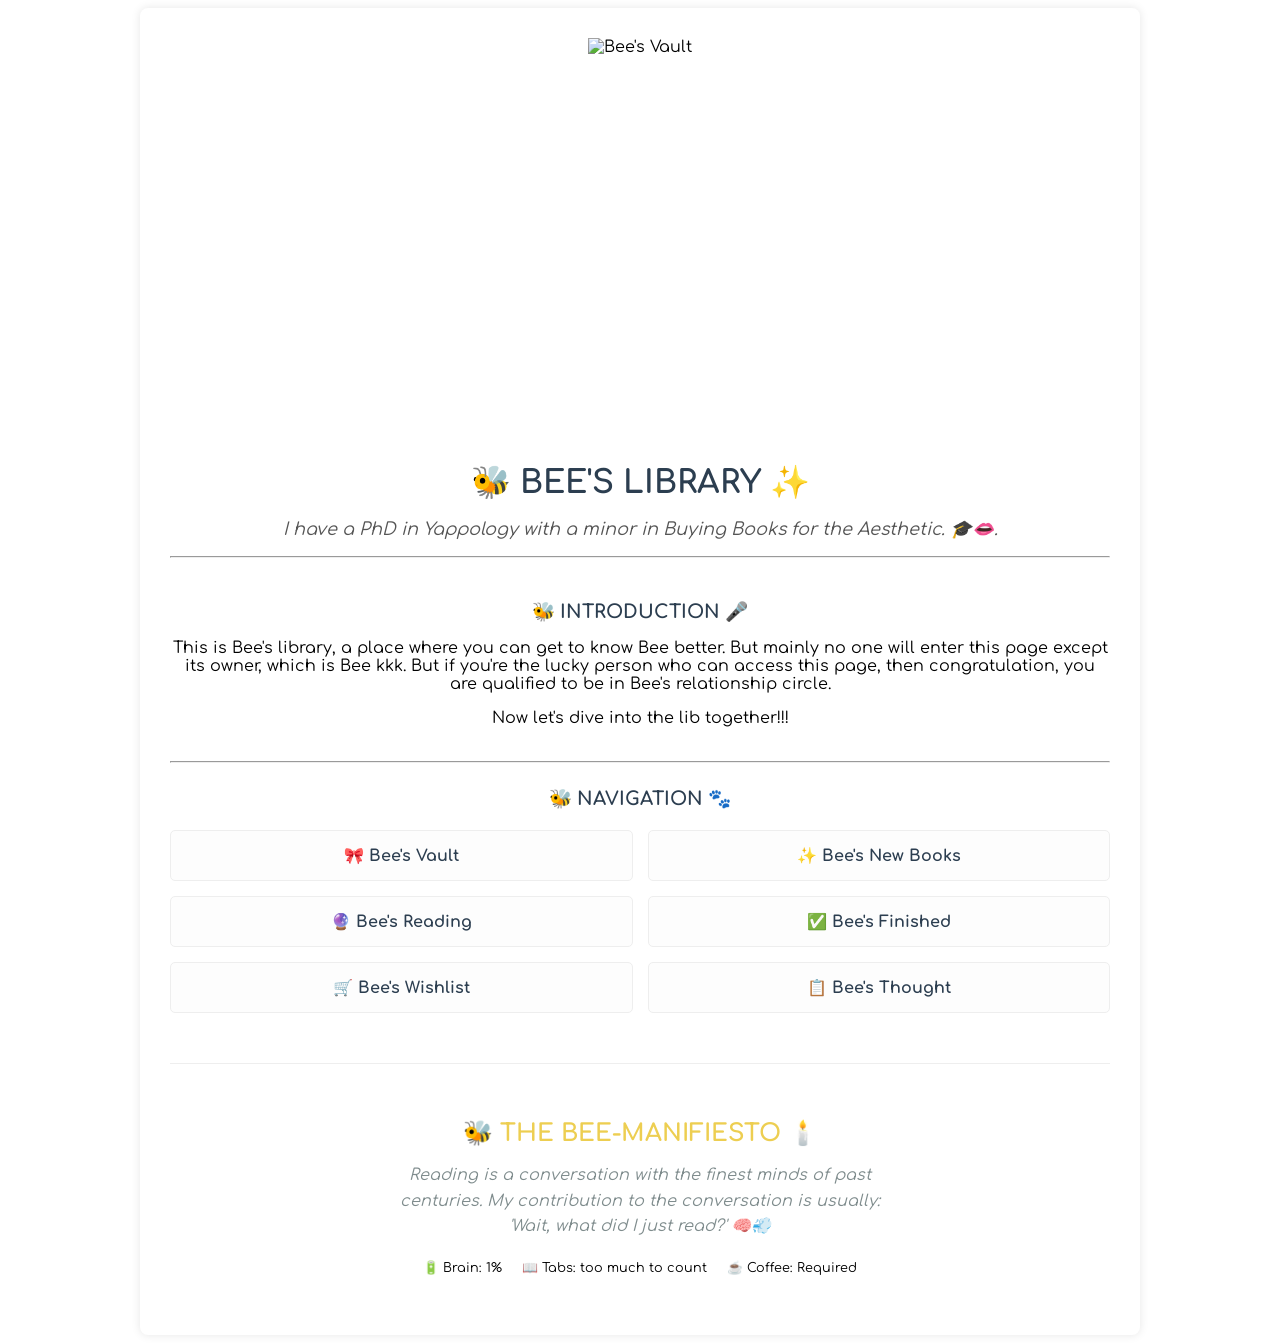
==== index.html @ 82f548a7 "Add files via upload" ====
<!DOCTYPE html>
<html lang="vi">

<head>
    <meta charset="UTF-8">
    <meta name="viewport" content="width=device-width, initial-scale=1.0">
    <title>Bee's Library - Home</title>
    <link rel="stylesheet" href="style.css">
</head>

<body>
    <div class="container">
        <header class="main-banner">
            <img src="https://i.pinimg.com/1200x/a6/21/41/a62141728b1db33588668669ba8610e0.jpg" alt="Bee's Vault"
                class="banner-image">
        </header>

        <header>
            <h1>🐝 BEE'S LIBRARY ✨</h1>
            <p class="quote"><em>I have a PhD in Yappology with a minor in Buying Books for the Aesthetic. 🎓👄.</em></p>
            <hr>
        </header>

        <section class="intro">
            <h3>🐝 INTRODUCTION 🎤</h3>
            <p>This is Bee's library, a place where you can get to know Bee better. But mainly no one will enter this
                page except its owner, which is Bee kkk. But if you're the lucky person who can access this page, then
                congratulation, you are qualified to be in Bee's relationship circle.</p>
            <p>Now let's dive into the lib together!!!</p>
        </section>

        <hr>

        <section class="navigation">
            <h3>🐝 NAVIGATION 🐾</h3>
            <div class="nav-grid">
                <a href="library.html" class="nav-item">🎀 Bee's Vault</a>
                <a href="new-books.html" class="nav-item">✨ Bee's New Books</a>
                <a href="reading.html" class="nav-item">🔮 Bee's Reading</a>
                <a href="finished.html" class="nav-item">✅ Bee's Finished</a>
                <a href="wishlist.html" class="nav-item">🛒 Bee's Wishlist</a>
                <a href="thoughts.html" class="nav-item">📋 Bee's Thought</a>
            </div>
        </section>
        <footer class="final-statement"
            style="margin-top: 50px; padding: 30px; text-align: center; border-top: 1px solid #eee;">

            <div class="oath-box" style="font-family: 'Comfortaa'; max-width: 500px; margin: 0 auto;">
                <h3 style="color: #edce51; font-size: 1.5rem;">🐝 THE BEE-MANIFIESTO 🕯️</h3>
                <p style="font-style: italic; color: #7f8c8d; line-height: 1.6;">
                    Reading is a conversation with the finest minds of past centuries. My contribution to the conversation is usually: 'Wait, what did I just read?' 🧠💨
                </p>

                <div class="brain-status"
                    style="display: flex; justify-content: center; gap: 20px; margin-top: 20px; font-size: 0.8rem;">
                    <span>🔋 Brain: 1%</span>
                    <span>📖 Tabs: too much to count</span>
                    <span>☕ Coffee: Required</span>
                </div>
            </div>

        </footer>
    </div>

</body>

</html>
---- style.css ----
/* 1. Nhúng font và áp dụng toàn trang */
@import url('https://fonts.googleapis.com/css2?family=Comfortaa:wght@300..700&display=swap');

* {
    font-family: 'Comfortaa', cursive;
    box-sizing: border-box;
}

.container {
    max-width: 1000px;
    margin: auto;
    background: white;
    padding: 30px;
    text-align: center;
    border-radius: 8px;
    box-shadow: 0 0 10px rgba(0,0,0,0.1);
}

/* Kệ sách dùng Grid để chia 5 cột đều tăm tắp */
.book-grid {
    display: grid;
    grid-template-columns: repeat(5, 1fr);
    gap: 15px;
    margin-bottom: 40px;
}

.book-item img {
    width: 100%;
    aspect-ratio: 2/3; /* Ép mọi ảnh về tỉ lệ chuẩn của bìa sách */
    object-fit: cover; /* Tự cắt/giãn ảnh cho vừa khung mà không làm méo */
    border-radius: 4px;
    border: 1px solid #ddd;
}

.book-item p {
    font-weight: bold;
    font-size: 0.9em;
    margin-top: 8px;
}

/* Định dạng bảng thống kê */
table {
    width: 100%;
    border-collapse: collapse;
    margin: 20px 0;
}

th, td {
    border: 1px solid #eee;
    padding: 12px;
}

th { background-color: #f9f9f9; }

.category-title { color: #2c3e50; border-bottom: 2px solid #eee; padding-bottom: 10px; }
.subcategory-title { font-style: italic; color: #7f8c8d; margin: 20px 0; }

/* Style riêng cho trang chủ */
.home-page .banner img {
    width: 100%;
    max-height: 400px;
    object-fit: cover;
    border-radius: 8px;
    margin-bottom: 20px;
}

.quote {
    color: #555;
    font-size: 1.1em;
}

.intro {
    text-align: center;
    padding: 10px 0;
}

/* Biến bảng điều hướng thành các nút bấm đẹp */
.nav-grid {
    display: grid;
    grid-template-columns: 1fr 1fr; /* Chia 2 cột như trong Rentry của Bee */
    gap: 15px;
    margin-top: 20px;
}

.nav-item {
    display: block;
    padding: 15px;
    background-color: #fdfdfd;
    border: 1px solid #eee;
    border-radius: 5px;
    text-decoration: none;
    color: #2c3e50;
    font-weight: bold;
    transition: 0.3s;
}

.nav-item:hover {
    background-color: #f0f0f0;
    border-color: #ccc;
    transform: translateY(-2px); /* Hiệu ứng nhấn nút */
}
/* Trang trí nút chuyển Tab */
.tab-buttons {
    display: flex;
    justify-content: center;
    gap: 15px;
    margin: 30px 0;
}

.tab-btn {
    padding: 12px 30px;
    border: 2px solid #2c3e50;
    background: transparent;
    color: #2c3e50;
    cursor: pointer;
    border-radius: 30px;
    font-weight: bold;
    font-size: 1rem;
    transition: all 0.3s ease;
}

.tab-btn.active {
    background: #2c3e50;
    color: white;
}

/* Hiệu ứng ẩn hiện */
.tab-content {
    display: none;
}

.tab-content.active {
    display: block;
    animation: fadeIn 0.4s ease;
}

@keyframes fadeIn {
    from { opacity: 0; transform: translateY(10px); }
    to { opacity: 1; transform: translateY(0); }
}

/* --- CANH CHỈNH HÌNH BÌA (ĐÃ ĐỒNG BỘ SIZE) --- */

.main-banner {
    width: 100%;             
    max-width: 1200px;       
    height: 400px;           /* <--- SỬA DÒNG NÀY: Cố định chiều cao 400px cho tất cả các trang */
    margin: 0 auto;         
    overflow: hidden;        
    position: relative;
    margin-bottom: 20px;
    border-radius: 15px;     /* Thêm dòng này cho bo góc xinh xẻo nè */
}

.banner-image {
    width: 100%;             
    height: 100%;            /* <--- ĐẢM BẢO DÒNG NÀY LÀ 100% để nó lấp đầy cái 300px ở trên */
    object-fit: cover;       /* <--- SỬA THÀNH 'cover': Để hình luôn đầy khung, không bị khoảng trắng 2 bên */
    object-position: center; /* Giữ cho mặt con mèo luôn ở giữa */
}

/* Tìm và thay thế đoạn tiêu đề bằng đoạn này */
h1, h2, h3, h4 {
    font-weight: 700;    /* Độ đậm nhất của Comfortaa */
    text-align: center;
    margin-top: 25px;
    margin-bottom: 15px;
    color: #2c3e50;      /* Màu xanh đen cho sắc nét */
}

/* In đậm thêm cho các tiêu đề trong bảng (Thống kê) */
th, strong {
    font-weight: 700;
}

h1 {
    font-size: 32px; /* Chỉnh to ra cho oai nè */
    text-transform: uppercase; /* Viết hoa toàn bộ cho chất */
}
/* Canh chỉnh lưới sách */
.book-grid {
    display: grid;
    grid-template-columns: repeat(auto-fill, minmax(150px, 1fr));
    gap: 20px;
    padding: 20px 0;
}

.book-item {
    text-align: center;
    background: #f9f9f9;
    padding: 10px;
    border-radius: 10px;
    transition: transform 0.3s;
}

.book-item:hover {
    transform: translateY(-5px); /* Hiệu ứng bay lên khi di chuột vào */
}

.book-item img {
    width: 100%;
    border-radius: 5px;
    margin-bottom: 10px;
}

.book-title {
    font-weight: 700;
    font-size: 0.9rem;
    margin-bottom: 5px;
}

.book-author {
    font-size: 0.8rem;
    color: #666;
}
/* --- STYLE CHO TRANG READING --- */

.current-card {
    display: flex;
    gap: 30px;
    background: #fffaf0; /* Màu hơi kem cho dịu mắt */
    padding: 30px;
    border-radius: 20px;
    border: 2px dashed #e67e22;
    margin-top: 20px;
}

.book-cover-large {
    width: 180px;
    border-radius: 10px;
    box-shadow: 5px 5px 15px rgba(0,0,0,0.2);
}

.status-badge {
    background: #e67e22;
    color: white;
    padding: 5px 12px;
    border-radius: 20px;
    font-size: 0.7rem;
    font-weight: bold;
    text-transform: uppercase;
}

.progress-bar {
    width: 100%;
    height: 12px;
    background: #eee;
    border-radius: 10px;
    margin-top: 10px;
}

.progress-fill {
    height: 100%;
    background: linear-gradient(to right, #f39c12, #e67e22);
    border-radius: 10px;
}

/* Cho nó responsive xíu trên điện thoại */
@media (max-width: 600px) {
    .current-card {
        flex-direction: column;
        align-items: center;
        text-align: center;
    }
}
/* BEE'S PROGRESS NOTES:
   - Progress: 10% — Just here for the aesthetics 💅
   - Progress: 50% — Halfway to becoming an intellectual 🧐 
   - Progress: 99% — Avoidance level: Expert 🏃‍♂️ 
   - Progress: 0% — I just like the cover, okay? 🙄 
*/
/* Tag cho sách đang đọc:
- STILL FIGHTING FOR MY LIFE ⚔️ 
- SURVIVING THROUGH THE CHAPTERS 🚑 
- READING UNTIL MY BRAIN SHORT-CIRCUITS 🔌 
- LITERALLY IN ANOTHER UNIVERSE 🌌 
- PRETENDING TO BE AN INTELLECTUAL 🧐 
- READING FOR THE AESTHETIC 💅 
- MY LAST 2 BRAIN CELLS ARE STRUGGLING 🧠 
- EYES ON BOOK, MIND ON FOOD 🍟 
- LONG DISTANCE RELATIONSHIP ✈️ 
- ON A BREAK (LIKE ROSS & RACHEL) 💔 
- GHOSTED BY THE PLOT 👻 
- IT'S NOT YOU, IT'S MY ATTENTION SPAN 🙄 
*/
/*Tag cho mấy sách đã đọc xong:
- MIRACLE HAPPENED 🕯️ 
- I ACTUALLY FINISHED IT 😱 
- SURVIVED TILL THE END 🏁 
- BRAIN UPGRADE: 100% ✅
- CERTIFIED INTELLECTUAL 💅 
- I READ, I FORGOT 🧠💨 
- BOOK 1 - BRAIN 0 🏳️ 
- GOODBYE OLD FRIEND 🥀 
- SLAYED THE PLOT 💅⚔️ 
*/
/* GIAO DIỆN TRANG THOUGHTS */
.thoughts-container {
    max-width: 600px; /* Độ rộng vừa phải cho dễ đọc */
    margin: 0 auto;
}

.review-card {
    background: #ffffff;
    border-radius: 25px; /* Bo góc cực mạnh như Bee muốn */
    border: 1px solid #f0f0f0;
    margin-bottom: 25px;
    padding: 20px;
    box-shadow: 0 10px 30px rgba(0,0,0,0.05);
    transition: all 0.3s ease;
    overflow: hidden;
}

.review-summary {
    list-style: none; /* Ẩn dấu mũi tên mặc định */
    outline: none;
}

.summary-header {
    display: flex;
    gap: 20px;
    align-items: flex-start;
}

.thought-cover {
    width: 90px; /* Ảnh bìa nằm góc trên bên trái */
    height: 130px;
    object-fit: cover;
    border-radius: 12px;
    box-shadow: 2px 5px 15px rgba(0,0,0,0.1);
}

.book-meta h3 {
    margin: 8px 0 2px 0;
    font-size: 1.3rem;
    color: #2c3e50;
}

.author-name {
    font-size: 0.9rem;
    color: #7f8c8d;
    margin-bottom: 10px;
}

/* Hiệu ứng khi mở Review */
.review-card[open] {
    border: 1px solid #ffde59; /* Đổi màu viền khi mở ra */
}

.thought-text {
    font-size: 0.95rem;
    line-height: 1.7;
    color: #444;
    padding: 10px;
    background: #fffcf2; /* Màu nền giấy nhẹ nhàng */
    border-radius: 15px;
    white-space: pre-line; /* Để Bee xuống dòng trong code nó cũng hiện ra web */
}
/* Khung bọc ngoài của mỗi cuốn sách */
.current-card {
    display: flex;
    align-items: center;
    padding: 15px;
    border-radius: 12px;
    background-color: #ffffff;
    margin-bottom: 20px;
    border: 2px solid #2ecc71; /* Màu xanh của Bee */
}

/* Định dạng ảnh bìa */
.book-cover-large {
    width: 160px;
    height: auto;
    border-radius: 12px;
    object-fit: cover;
}

/* Phần chứa chữ bên phải */
.book-details {
    margin-left: 20px;
    text-align: left; /* Để nó đồng bộ với các cuốn dưới */
}

/* Cái tag xanh "Miracle Happened" */
.status-badge {
    background-color: #2ecc71;
    color: white;
    padding: 4px 12px;
    border-radius: 20px;
    font-size: 14px;
    font-weight: bold;
    display: inline-block;
    margin-bottom: 8px;
}

/* Tiêu đề sách */
.book-details {
    flex: 1; /* Để nó chiếm hết phần trống bên phải */
    padding-left: 20px;
    text-align: left !important; /* Thêm !important để ép nó phải nghe lời, căn lề trái */
    display: flex;
    flex-direction: column;
    justify-content: center; /* Giúp chữ nằm giữa theo chiều dọc của cái ảnh */
    align-items: flex-start; /* Ép mọi thứ bên trong (tag, h2, p) phải bám lề trái */
}

/* Dòng Vibe Check */
.rating-container p {
    margin: 0;
    font-size: 16px;
    color: #555;
}
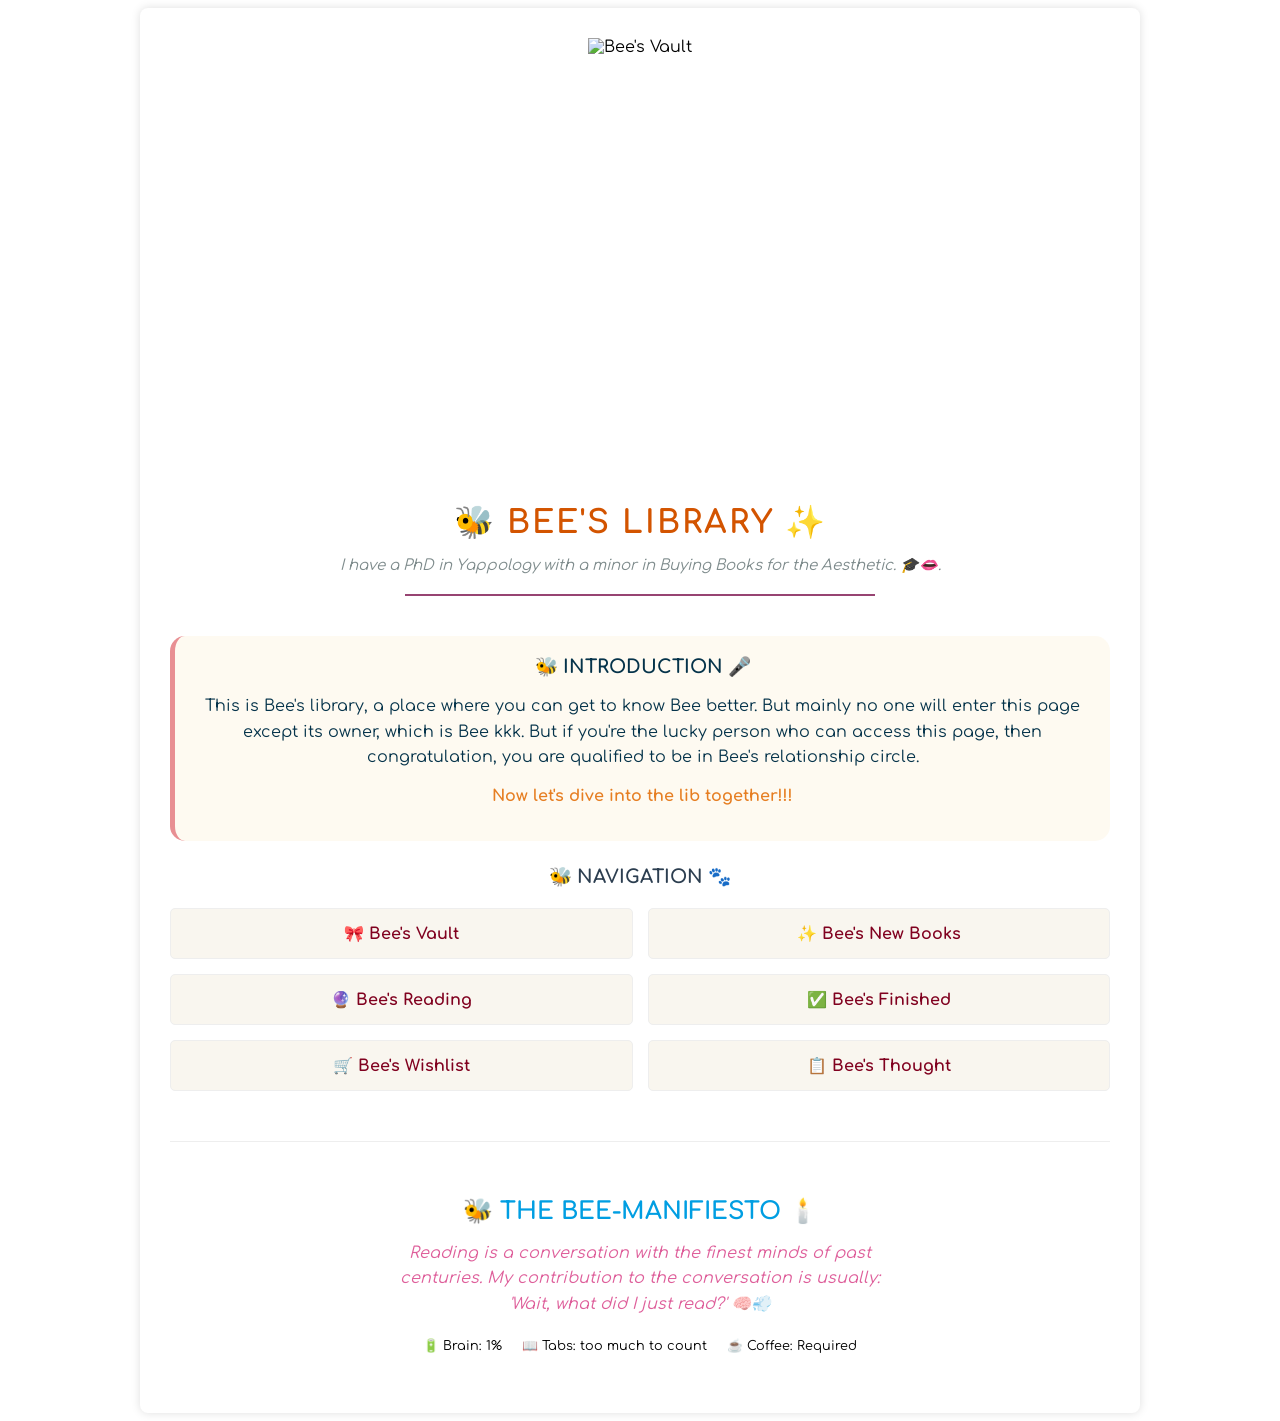
==== commit 79fb13b1: "Add files via upload" ====
--- a/index.html
+++ b/index.html
@@ -15,21 +15,27 @@
                 class="banner-image">
         </header>
 
-        <header>
-            <h1>🐝 BEE'S LIBRARY ✨</h1>
-            <p class="quote"><em>I have a PhD in Yappology with a minor in Buying Books for the Aesthetic. 🎓👄.</em></p>
-            <hr>
+        <header style="text-align: center; padding: 20px 0;">
+            <h1 style="color: #d35400; letter-spacing: 2px; font-family: 'Comfortaa', serif;">🐝 BEE'S LIBRARY ✨</h1>
+
+            <p class="quote" style="color: #7f8c8d; font-style: italic; font-size: 15px;">
+                I have a PhD in Yappology with a minor in Buying Books for the Aesthetic. 🎓👄.
+            </p>
+
+            <hr style="border: 0; border-top: 2px solid #974472; width: 50%; margin: 20px auto;">
         </header>
 
-        <section class="intro">
-            <h3>🐝 INTRODUCTION 🎤</h3>
-            <p>This is Bee's library, a place where you can get to know Bee better. But mainly no one will enter this
+        <section class="intro"
+            style="background-color: #fef9efd6; padding: 20px; border-radius: 15px; border-left: 5px solid #e88f93;">
+            <h3 style="color: #05334a; margin-top: 0;">🐝 INTRODUCTION 🎤</h3>
+
+            <p style="color: #05334a; line-height: 1.6;">This is Bee's library, a place where you can get to know Bee
+                better. But mainly no one will enter this
                 page except its owner, which is Bee kkk. But if you're the lucky person who can access this page, then
                 congratulation, you are qualified to be in Bee's relationship circle.</p>
-            <p>Now let's dive into the lib together!!!</p>
+
+            <p style="color: #e67e22; font-weight: bold;">Now let's dive into the lib together!!!</p>
         </section>
-
-        <hr>
 
         <section class="navigation">
             <h3>🐝 NAVIGATION 🐾</h3>
@@ -46,9 +52,10 @@
             style="margin-top: 50px; padding: 30px; text-align: center; border-top: 1px solid #eee;">
 
             <div class="oath-box" style="font-family: 'Comfortaa'; max-width: 500px; margin: 0 auto;">
-                <h3 style="color: #edce51; font-size: 1.5rem;">🐝 THE BEE-MANIFIESTO 🕯️</h3>
-                <p style="font-style: italic; color: #7f8c8d; line-height: 1.6;">
-                    Reading is a conversation with the finest minds of past centuries. My contribution to the conversation is usually: 'Wait, what did I just read?' 🧠💨
+                <h3 style="color: #009ee2; font-size: 1.5rem;">🐝 THE BEE-MANIFIESTO 🕯️</h3>
+                <p style="font-style: italic; color: #cf156caf; line-height: 1.6;">
+                    Reading is a conversation with the finest minds of past centuries. My contribution to the
+                    conversation is usually: 'Wait, what did I just read?' 🧠💨
                 </p>
 
                 <div class="brain-status"
--- a/style.css
+++ b/style.css
@@ -13,7 +13,7 @@
     padding: 30px;
     text-align: center;
     border-radius: 8px;
-    box-shadow: 0 0 10px rgba(0,0,0,0.1);
+    box-shadow: 0 0 10px rgba(0, 0, 0, 0.129);
 }
 
 /* Kệ sách dùng Grid để chia 5 cột đều tăm tắp */
@@ -29,7 +29,7 @@
     aspect-ratio: 2/3; /* Ép mọi ảnh về tỉ lệ chuẩn của bìa sách */
     object-fit: cover; /* Tự cắt/giãn ảnh cho vừa khung mà không làm méo */
     border-radius: 4px;
-    border: 1px solid #ddd;
+    border: 1px solid #f5f1e6;
 }
 
 .book-item p {
@@ -46,14 +46,14 @@
 }
 
 th, td {
-    border: 1px solid #eee;
+    border: 1px solid #f6e3e582;
     padding: 12px;
 }
 
-th { background-color: #f9f9f9; }
-
-.category-title { color: #2c3e50; border-bottom: 2px solid #eee; padding-bottom: 10px; }
-.subcategory-title { font-style: italic; color: #7f8c8d; margin: 20px 0; }
+th { background-color: #f6e3e582; }
+
+.category-title { color: #fedde8; border-bottom: 2px solid #974472; padding-bottom: 10px; }
+.subcategory-title { font-style: italic; font-weight: bold; color: #bb528a; margin: 20px 0; }
 
 /* Style riêng cho trang chủ */
 .home-page .banner img {
@@ -85,11 +85,11 @@
 .nav-item {
     display: block;
     padding: 15px;
-    background-color: #fdfdfd;
+    background-color: #f5f1e69d;
     border: 1px solid #eee;
     border-radius: 5px;
     text-decoration: none;
-    color: #2c3e50;
+    color: #80011f;
     font-weight: bold;
     transition: 0.3s;
 }
@@ -109,9 +109,9 @@
 
 .tab-btn {
     padding: 12px 30px;
-    border: 2px solid #2c3e50;
+    border: 2px solid #bb528a;
     background: transparent;
-    color: #2c3e50;
+    color: #bb528a;
     cursor: pointer;
     border-radius: 30px;
     font-weight: bold;
@@ -120,8 +120,8 @@
 }
 
 .tab-btn.active {
-    background: #2c3e50;
-    color: white;
+    background: #bb528a;
+    color: #f6e3e5;
 }
 
 /* Hiệu ứng ẩn hiện */
@@ -409,4 +409,21 @@
     margin: 0;
     font-size: 16px;
     color: #555;
+}
+.navigation-top {
+    display: block;
+    margin-top: 10px;
+    margin-bottom: 25px; /* Tạo khoảng cách với phần nội dung bên dưới */
+}
+
+.navigation-top a {
+    color: #27ae60;
+    font-size: 13px;
+    letter-spacing: 1px; /* Cho chữ thưa ra một chút nhìn cho nghệ */
+    transition: 0.3s;
+}
+
+.navigation-top a:hover {
+    color: #2ecc71;
+    text-decoration: underline;
 }
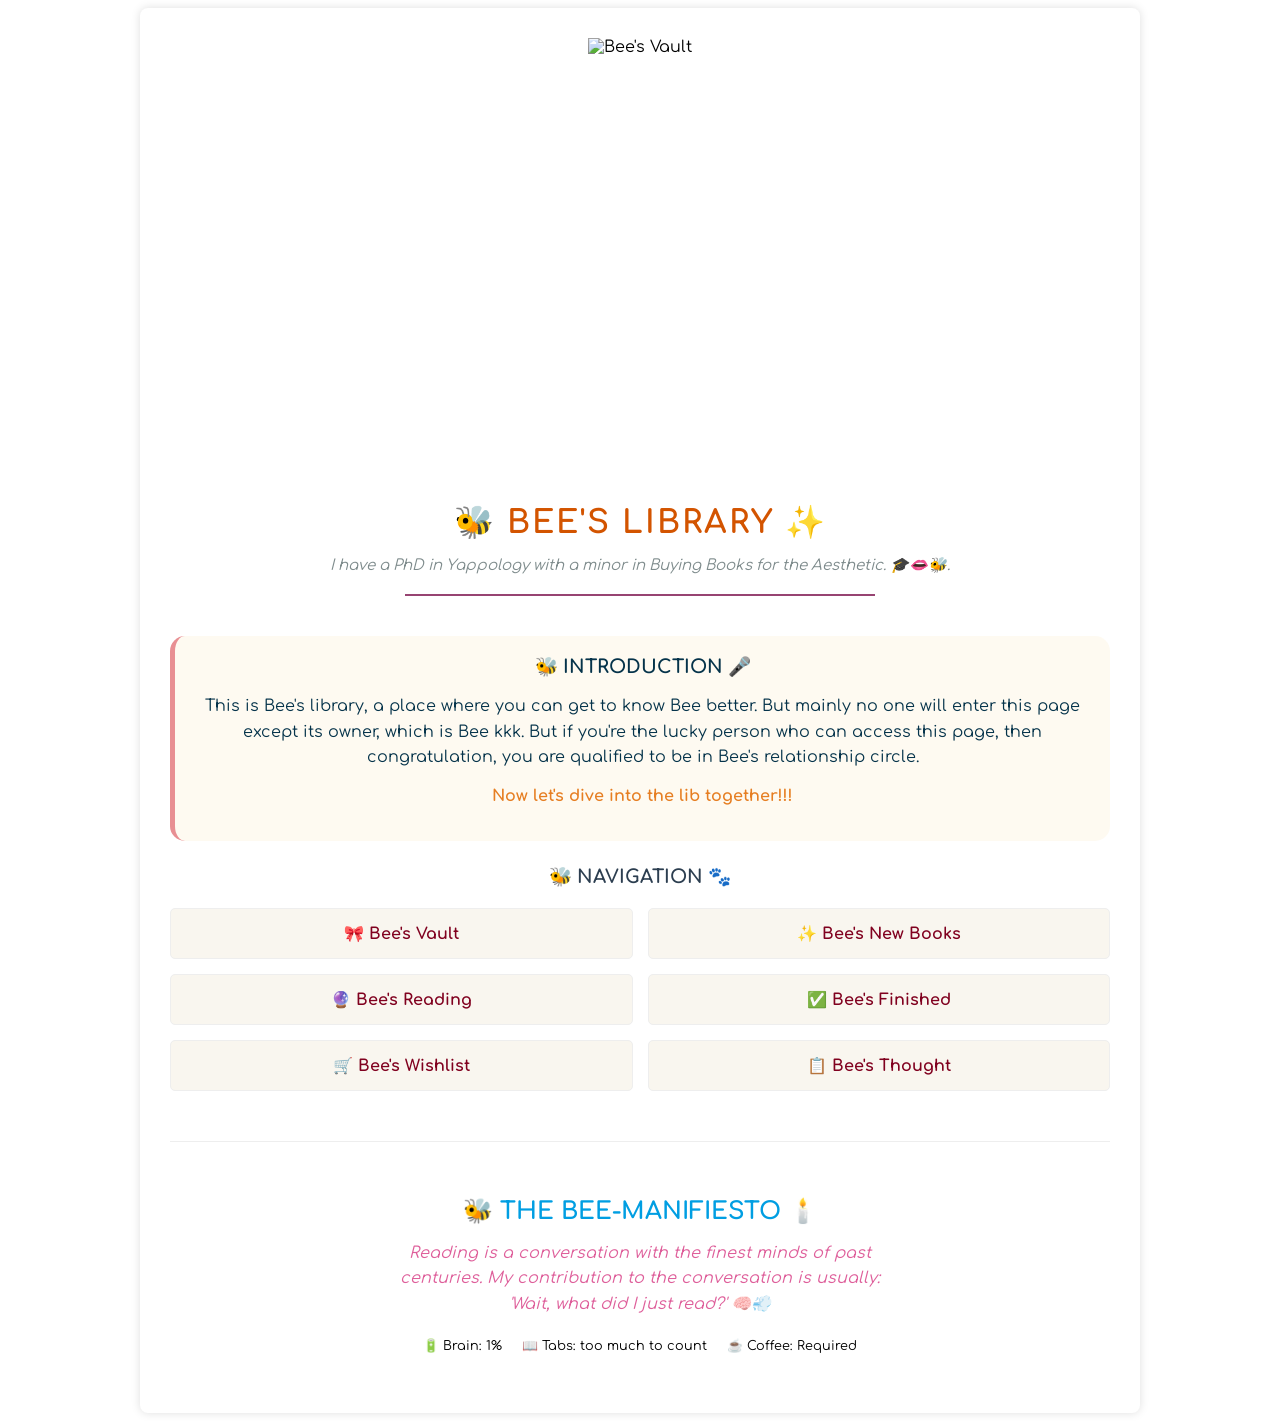
==== commit 8aa8fa94: "test sync" ====
--- a/index.html
+++ b/index.html
@@ -19,7 +19,7 @@
             <h1 style="color: #d35400; letter-spacing: 2px; font-family: 'Comfortaa', serif;">🐝 BEE'S LIBRARY ✨</h1>
 
             <p class="quote" style="color: #7f8c8d; font-style: italic; font-size: 15px;">
-                I have a PhD in Yappology with a minor in Buying Books for the Aesthetic. 🎓👄.
+                I have a PhD in Yappology with a minor in Buying Books for the Aesthetic. 🎓👄🐝.
             </p>
 
             <hr style="border: 0; border-top: 2px solid #974472; width: 50%; margin: 20px auto;">
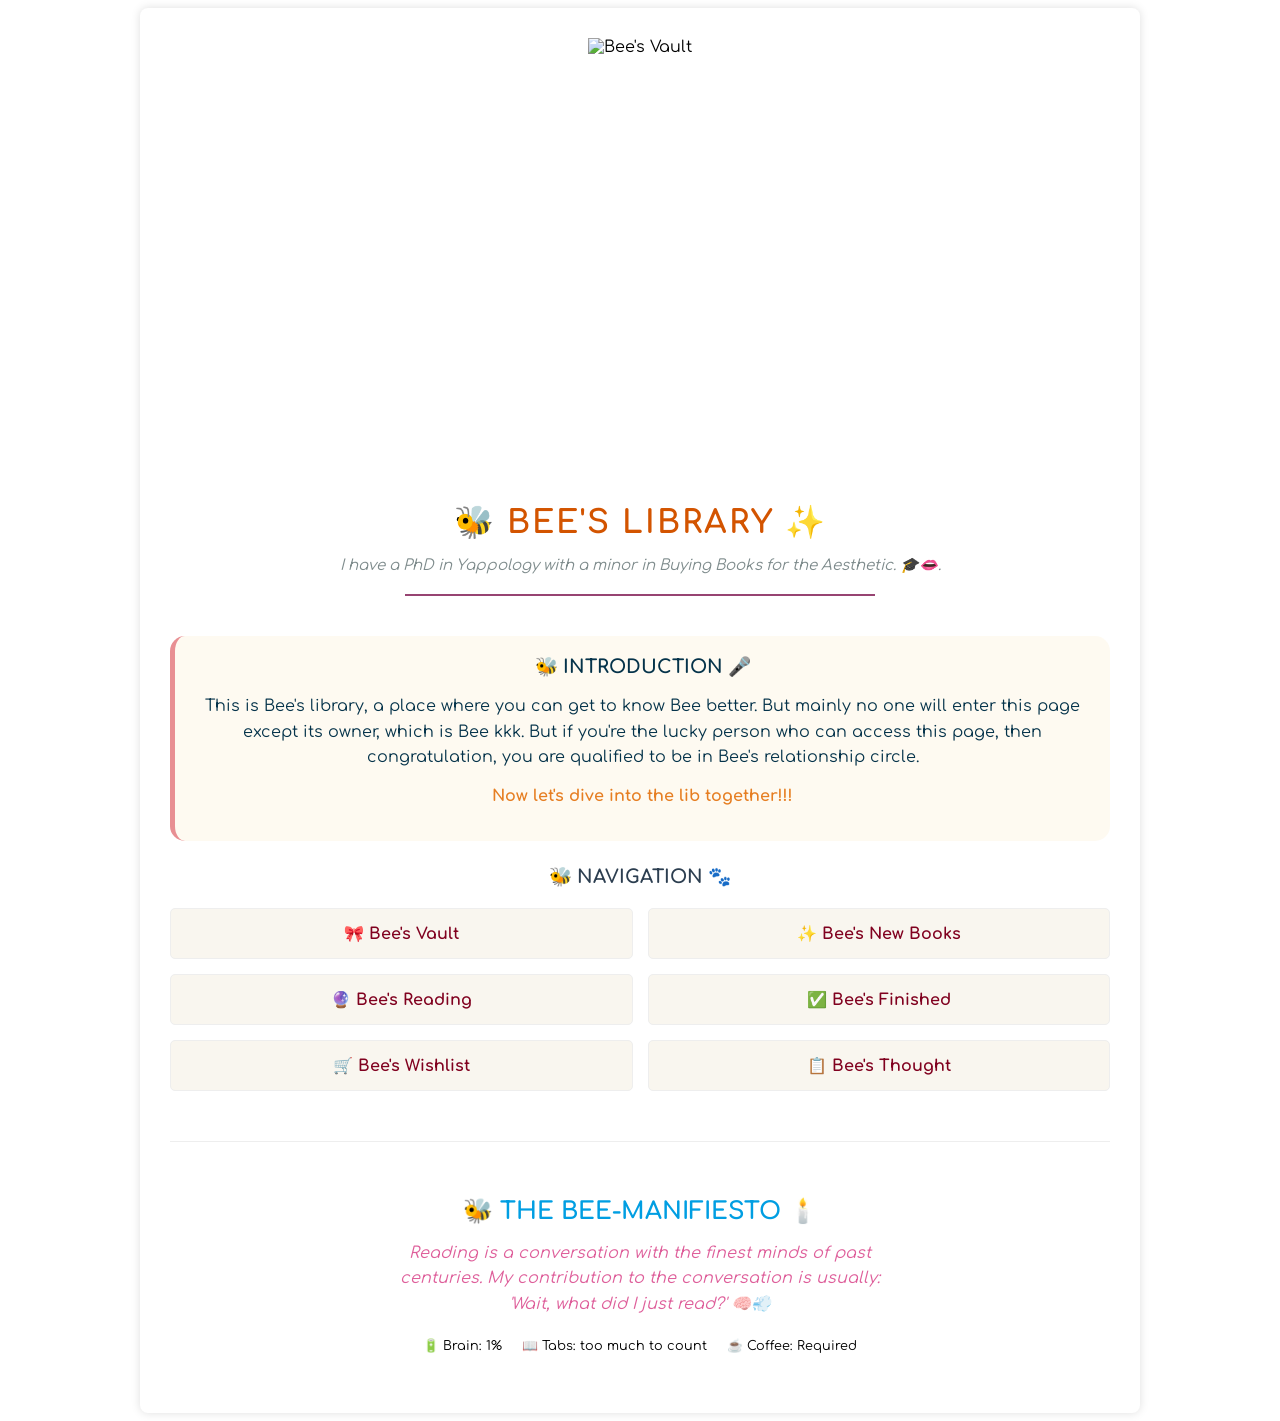
==== commit b8c62670: "test sync" ====
--- a/index.html
+++ b/index.html
@@ -19,7 +19,7 @@
             <h1 style="color: #d35400; letter-spacing: 2px; font-family: 'Comfortaa', serif;">🐝 BEE'S LIBRARY ✨</h1>
 
             <p class="quote" style="color: #7f8c8d; font-style: italic; font-size: 15px;">
-                I have a PhD in Yappology with a minor in Buying Books for the Aesthetic. 🎓👄🐝.
+                I have a PhD in Yappology with a minor in Buying Books for the Aesthetic. 🎓👄.
             </p>
 
             <hr style="border: 0; border-top: 2px solid #974472; width: 50%; margin: 20px auto;">
